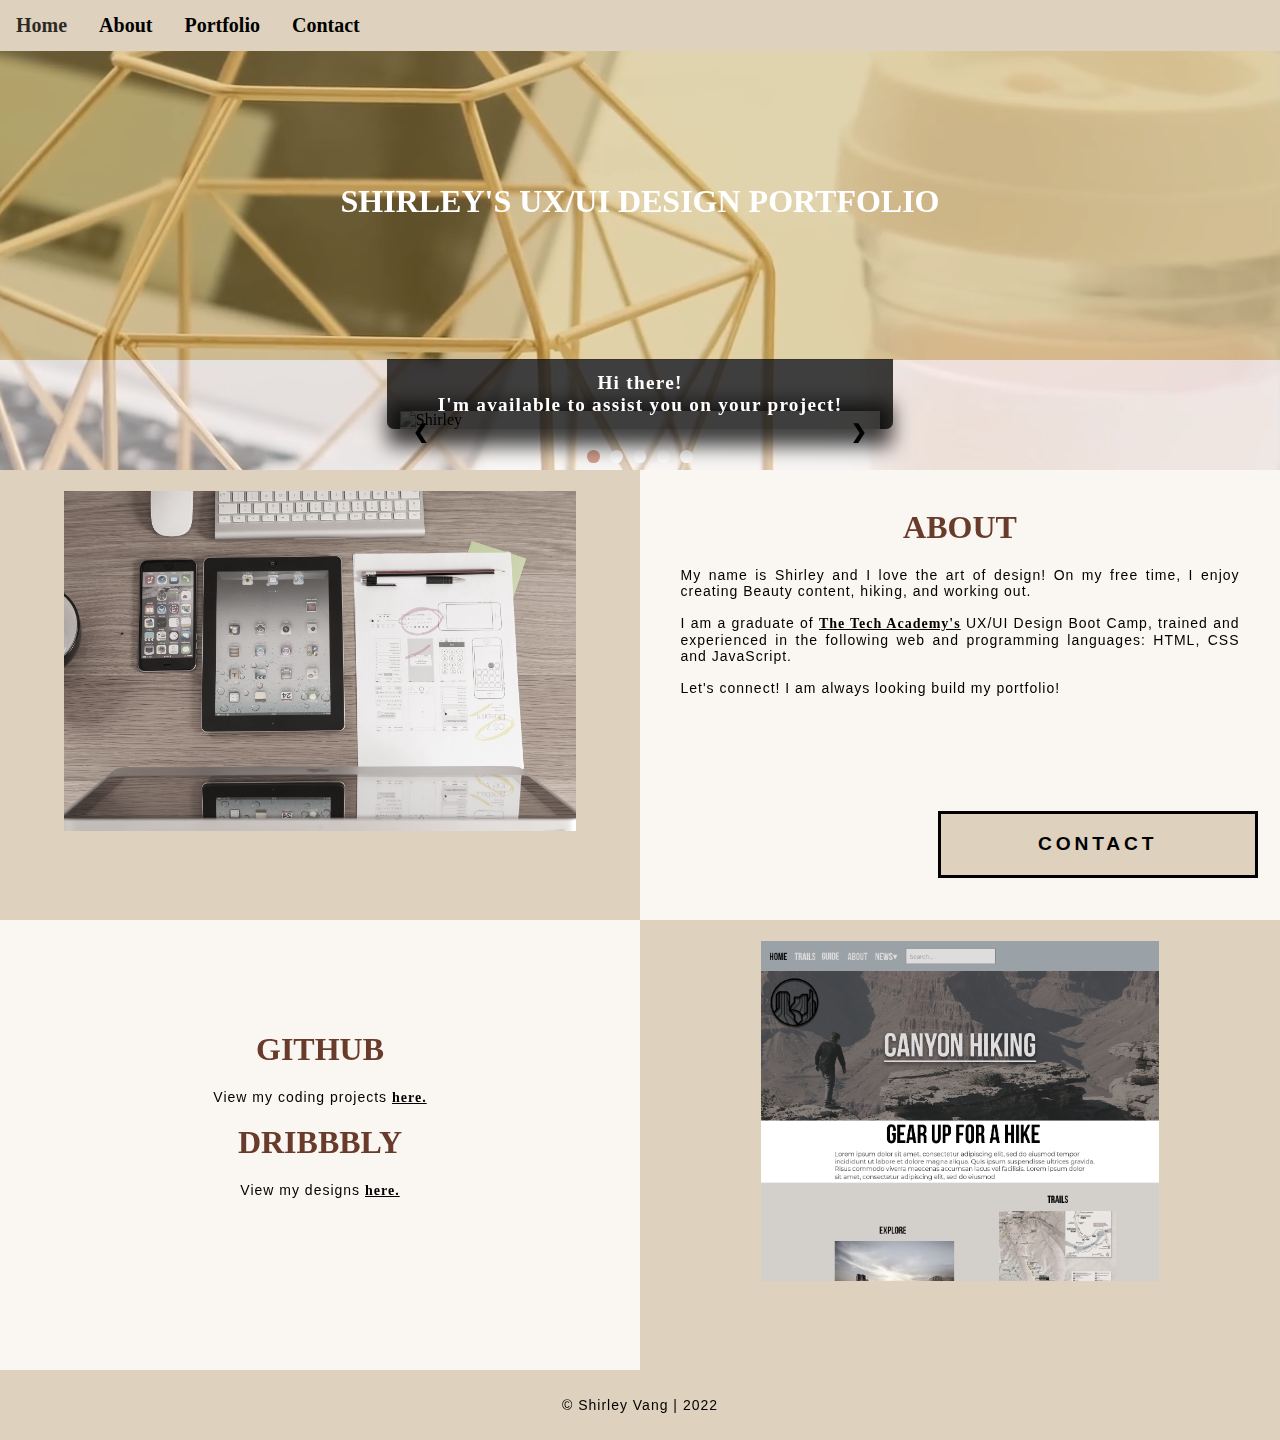
==== index.html @ 00a9340e "Initial commit" ====
<!DOCTYPE html>
<html>
    <!--Head-->
    <head>
        <meta charset="UTF-8">
        <meta name="viewportvideo" content="width=device-width" />
        <title>Shirley's Portfolio</title>
        <link rel="stylesheet" type="text/css" href="./css/portfolio.css">  

    </head>

    <!--Body-->
    
    <body class="Background">
        
        <!--Navbar-->
        <div class="Navbar">
            <a class="active" href="#Home">Home</a>
            <a href="#About">About</a>
            <a href="#GitHub">Portfolio</a> 
            <a href="#Contact">Contact</a>
        </div>

        <!--Breaks inserted to add space between navbar and the first heading-->
        <br>
        <br>

        <!--Background video-->
        <div id="Home">
            <video autoplay muted loop id="Typing_Video">
                <source src="images/portfolio/uxtype2.mp4" type="video/mp4">
                <!--Display message if video fails to run-->
                Your browser does not support HTML5 video.
            </video>
        </div>

        <!--Video text-->
        <div class="Video_Text">
            <strong>
                <p class="center">
                    <br>
                    <br>
                    <br>
                    <h1 class="white-text">Shirley's UX/UI Design Portfolio</h1>
                    <br>
                    <br>
                    <br>
                </p>
            </strong>
        </div>

        <!-- Slideshow section added -->
        <div id="Slideshow">
            <div id="Slideshow_Background"> 
                <div id="Slideshow_Container">
                    <!-- Slide 1 of 5 -->
                    <div class="mySlides fade">
                        <img class="Slideshow_Images" src="./images/portfolio/shirleys.JPG" alt="Shirley">
                        <div class="text">Hi there! 
                            <br>I'm available to assist you on your project!</div>
                    </div>
                    <!-- Slide 2 of 5 -->
                    <div class="mySlides fade">
                        <img class="Slideshow_Images" src="./images/portfolio/wire.JPG" alt="wireframe">
                        <div class="text">I am a UX/UI Designer<br> trained in: <br>wireframing, mockups,</div>
                    </div>
                    <!-- Slide 3 of 5 -->
                    <div class="mySlides fade">
                        <img class="Slideshow_Images" src="./images/portfolio/code.JPG" alt="coding"> 
                        <div class="text">HTML, CSS, JavaScript,</div>
                    </div>
                    <!-- Slide 4 of 5 -->
                    <div class="mySlides fade">
                        <img class="Slideshow_Images" src="./images/portfolio/photoshop.JPG" alt="photoshop">
                        <div class="text">and experienced in designing with
                        <br>Adobe Photoshop & Adobe XD. </div>
                    </div>
                    <!-- Slide 5 of 5 -->
                    <div class="mySlides fade">
                        <img class="Slideshow_Images" src="./images/portfolio/teams.JPG" alt="Contact"> 
                        <div class="text">Let's work together!</div> 
                    </div>
                    <!-- <div class="text"><a class="white-text contact" onclick="openForm()">Let's work together!</a></div> --
                        in case I want to use contact link in future>

                    <!-- Previous and next buttons -->
                    <a class="Previous" onclick="plusSlides(-1)">&#10094;</a>
                    <a class="Next" onclick="plusSlides(1)">&#10095;</a>
                </div>
                <br> <!-- Adds a space between the slideshow images and the dots -->

                <!-- Slideshow dots (these are another way for users to navigate through the slideshow) -->
                <div style="text-align: center">
                    <span class="dot" onclick="currentSlide(1)"></span>
                    <span class="dot" onclick="currentSlide(2)"></span>
                    <span class="dot" onclick="currentSlide(3)"></span> 
                    <span class="dot" onclick="currentSlide(4)"></span> 
                    <span class="dot" onclick="currentSlide(5)"></span> 
                </div>
            </div>
        </div>

        <!--About section-->
        <div class="Row" id="About">
            <!--Left column-->
            <div class="Column_2">
                <img src="./images/portfolio/imac-793042.jpg" alt="design">
            </div>
            <!--Right column-->
            <div class="Column_1">
                <h1>About</h1>
                <p>
                    My name is Shirley and I love the art of design! On my free time, I enjoy creating Beauty content, hiking, and working out. 
                    <br>
                    <br>I am a graduate of <a href="https://www.learncodinganywhere.com" target="_blank">The Tech Academy's</a> UX/UI Design Boot Camp, trained and experienced in the following web and programming languages: HTML, CSS and JavaScript. 
                    <Br>
                    <br>Let's connect! I am always looking build my portfolio! 
                    
            </div>
        </div>

        <!--GitHub section-->
        <div class="Row" id="GitHub">
            <!--Left column-->
            <div class="Column_1">
                <br>
                <br>
                <br>
                <br><h1>GitHub</h1>
                <p>
                    <p class="center">View my coding projects <a href="https://github.com/vangshirley" target="_blank">here.</a></p>
                    <h1>Dribbbly</h1>
                    <p class="center">View my designs <a href="https://dribbble.com/shirleyvang" target="_blank">here.</a></p>
                </p>
            </div>
            <!--Right column-->
            <div class="Column_2">
                <a href="https://dribbble.com/shirleyvang" target="_blank"><img src="./images/portfolio/Canyon.png" alt="Mockup"></a>
            </div>
        </div>

        <!--Contact section-->
        
            <!--Contact image, left column-->
            <!-- Contact form -->
        <div id="Contact">
            <button onclick="openForm()" class="Pop_Up_Button">CONTACT</button>
            <div class="form-popup" id="myForm">
                 <form action="https://formspree.io/info@learncodinganywhere.com" method="POST" class="form-container"> <!-- Here we are using a free online service from https://formspree.io/ to send our contact form to an email address of our choosing - note: it will not run unless live on the internet, you have to push it to your online website first -->
                     <h1>Contact</h1>
                     <label for="name"><b>Name</b></label>
                       <input type="text" placeholder="Type your name here" name="name" required>
                     <label for="phone"><b>Phone</b></label>
                       <input type="text" placeholder="Type your phone number here" name="phone">
                     <label for="email"><b>Email</b></label>		
                       <input type="text" placeholder="Type your email address here" name="email" required>
                     <label for="message"><b>Message</b></label>
                       <input type="text" placeholder="Type your message here" name="message">
          
                     <button type="submit" class="btn">SUBMIT</button>
                     <button type="button" class="btn cancel" onclick="closeForm()">CLOSE</button>
                 </form>
            </div>
         </div>
         

        <!--Footer section-->
        <footer>
            <p>
                <p class="center">&copy Shirley Vang | 2022 </a></p>
            </p>
        </footer>

        <script>
            function openForm() {
                document.getElementById("myForm").style.display = "block";
            }

            function closeForm() {
                document.getElementById("myForm").style.display = "none";
            }
            
        // This function displays the first image in the slideshow when the page loads
                var slideIndex = 1;
                showSlides(slideIndex);

                // This function changes the slide when the left or right arrows are clicked
                function plusSlides(n) {
                    showSlides(slideIndex += n);
                }

                // This function changes the slide when the dots are clicked
                function currentSlide(n) {
                }


                function showSlides(n) {
                    var slides = document.getElementsByClassName("mySlides"); // This takes all elements with the class name "mySlides" and stores them in the variable array "slides"
                    var dots = document.getElementsByClassName("dot"); // This takes all elements with the class name "dot" and stores them in the variable array "dots"
                    if (n > slides.length) {slideIndex = 1}; // If n (the number passed into the function) is greater than the length of the array "slides", the slideIndex is set to 1
                    if (n < 1) {slideIndex = slides.length}; // If n (the number passed into the function) is less than 1, te slideIndex is set to the length of the array "slides"
                    for (i = 0; i < slides.length; i++) {
                        slides[i].style.display = "none"; // This for loop takes each item in the array "slides" and sets the display to none
                    }
                    for (i = 0; i < dots.length; i++) {
                        dots[i].className = dots[i].className.replace(" active", ""); // This for loop takes each item in the array "dots" and removes "active" which removes the active styling
                    }
                    slides[slideIndex - 1].style.display = "block"; // This displays the image in the slideshow
                    dots[slideIndex - 1].className += " active"; // This adds the active styling to the dot associated with the image
                }

                // This code will create close the contact form when the user clicks off of it
                // The first step is to add an event listener for any clicks on the website
                document.addEventListener("click", function(event){
                    // Here we state that if the click happens on the cancel button OR anywhere that is not the contact form AND the click does not happen on any element with the contact class then call the closeForm() function
                    if (event.target.matches(".cancel") || !event.target.closest(".form-popup") && !event.target.closest(".Pop_Up_Button") && !event.target.closest(".contact")){
                        closeForm()
                    }
                }, false )
            </script>
    </body>
</html>
---- css/portfolio.css ----
/***** GENERAL STYLING *****/
/* Body */
body {
    margin: 0%  /* This ensures our site displays all the way to the edge of the browser screen */
}

/* Heading 1 elements */
h1 {
    text-transform: uppercase; /* Capitalizing all h1 headings */
    font-family: "Century Gothic"; /* Sets the font family of all h1 headings */
    text-align: center; /* Centering all h1 elements */
    margin-top: 3%; /* Adds a small margin above h1 elements */
    color: #683b2b; 
}

/* Heading 1 element hover effect */
h1:hover {
    filter: grayscale(5%); /* Adds a slightly gray filter to the h1 headings when hovered over */
    transform: scale(1.1); /* When the h1 elements are hovered over they increase in size by 1.1 */
    transition: transform 1s; /* This causes the transformation to last 1 second */
}

/* Styling for portfolio title text */
.white-text {
    color: #fff; /* This is used to change the color of the portfolio title text */
}

/* Paragraph elements */
p {
    font-family: Arial;
    text-align: justify; /* Justify text within paragraph elements */
    letter-spacing: 1px; /* This expands the text slightly */
    font-size: 14px;
    padding-left: 20px; /* Adds padding to the left of the paragraph element */
    padding-right: 20px; /* Adds padding to the right of the paragraph element */
}

/* Paragraph element hover effect */
p:hover {
    transition: transform 1s; /* This makes the transform effect last 1 second */
	transform: scale(1.01); /* This makes the paragraphs increase slightly in size when hovered over */
}

/* Center class - this applies to all elements with the class "center" */
.center {
    text-align: center; /* This center aligns the text */
}

/* Center class hover effect - This only affects the quote, github link, and footer */
.center:hover {
    transition: transform 0.3s; /* This makes the transform effect last 2 seconds */
    transform: scale(1.1); /* This makes the elements with class "center" increase in size by 1.1 when hovered over */
}
    
/* Anchor elements */
a {
    color: rgb(0, 0, 0); /* This ensures all links are blue */
    font-family: century gothic;
    font-weight: bold;
    font-size: 14px;
}

/* Quotation elements */
q {
    font-style: italic; /* This makes the quote italicized */
}

/* Image elements */
img {   
    filter: grayscale(75%); /* This rids our pictures of 75% of their color */
    max-width: 100%; /* Ensures all images stay within the width of their container */
    height: 340px; /* Sets the height of all images */
    display: block; /* By specifying block display we can ensure our images are able to be centered */
    margin-left: auto; /* In combination with "margin-right: auto" this centers all images */
    margin-right: auto;
}

/* Image element hover effects */
img:hover {
	filter: grayscale(5%);  /* Brings back most of the image's color when hovered over */
    transition: transform 2s; /* Transition lasts 1 second */
	transform: scale(1.1); /* Image is increased slightly when hovered over */
}

/* The @media rule is used in media queries to apply different styles for different media/types of devices */
/* On screens 576px and smaller the images will be 100px tall and centered vertically in the column */
@media screen and (max-width: 576px) {
    img {
        height: 100px;
        margin-top: 150px;
    }
}

/* Styling for footer element */
footer {
    padding: 1%; /* This gives the footer padding that is equal to 2% of the width of the element's area */
    background-color: #ded1bd;
}
/***** END OF GENERAL STYLING *****/

/***** NAVBAR STYLING *****/
.Navbar {
    overflow: hidden; /* This ensures that any content that overflows beyond the boundary of our nav bar is not displayed */
    background-color: #ded1bd; /* This colors the navbar black */
    position: fixed; /* This keeps the navbar at the top of the screen as we scroll */
    top: 0; /* This ensures no space is displayed above the navbar */
    width: 100%; /* This makes the navbar span the entire width of the page */
    z-index: 1; /* This ensures other elements don't display over the navbar */
    -webkit-animation: moveNav 5s; /* This applies the moveNav animation below for Safari 4.0 - 8.0 */
    animation: moveNav 5s; /* This applies the moveNav animation for all other browsers */
}

/* moveNav animation effect for moving the nav bar in from the left of the screen */
@keyframes moveNav {
    from {center: -100vw;} /* The navbar is starting off screen to the left */
}

/* Navbar links */
.Navbar a {
    float: left; /* This specifies that the text floats on the left on the navbar */
    display: block; /* This ensures that other text will be displayed on the same line or row, instead of a new line */
    color: black; /* This is the font color for text on our navbar */
    padding: 14px 16px; /* This adds padding around our text */
    text-decoration: none; /* This gets rid of the underlines under the text on our navbar */
    font-family: Century Gothic; /* This specifies the font family for text on our navbar */
    font-size: 20px; /* This specifies the font size for text on our navbar */
    font-weight: bold;
    transition-duration: 0.3s; /* This makes the transition last 1 second */
    -webkit-transition-duration: 0.3s; /* For Safari 4.0-8.0 */
    text-align: center; /* This centers the text within its container */
    position: relative; /* This sets the text relative to its normal positioning, allowing us to use the animation below */
    -webkit-animation: moveNavText 2.75s; /* Animation for Safari 4.0 - 8.0 */
    animation: moveNavText 3.75s; /* Applies the moveNavText animation for 5.75s */ 
}

/* moveNavText animation effect for moving the navbar text from above the view to the navbar */
@keyframes moveNavText {
    from {top: -100vw;} /* This sets the navbar text 100% above the viewport */
    to {top: 0vw;} /* This lowers the navbar text onto the navbar */
}

/* Screens 576px and smaller will display navbar links equally distributed */
@media screen and (max-width: 576px) {
    .Navbar a{
        width: 25%; /* This makes each link take up 1/4 of the navbar */
        font-size: 12px;
    }
}

/* Navbar hover effects */
.Navbar a:hover {
    background-color: #d49e8d; /* Defines the background color that will display when you hover over the link */
    color: black; /* This defines the font color that will display when navbar a elements are hovered over */
    font-weight: bold; /* This makes the text on the navbar bold when hovered over */
    border-color: black;
    opacity: 0.8;
}

/* Navbar home button */
.Navbar a.active { /* This targets the a element on the navbar with the "active" class */
    background-color: #ded1bd;
}
/***** END OF NAVBAR STYLING *****/

/***** VIDEO STYLING *****/
/* Formatting for background video */
#Typing_Video {
    position: fixed; /* This fixes the video to the page */
    right: 0; /* This ensures there is no space between the edge of the video and the edge of the page */
    bottom: 0; /* This ensures no space between the bottom of the video and the bottom of the page */
    min-width: 100%; /* This ensures the video is displayed across the full width of the page */
    z-index: -1; /* This places the video behind the other elements on the page */
}

/* Screens that are 576px and smaller will not display the background video */
@media screen and (max-width: 576px) {
    #Typing_Video {
        display: none;
    }
}

/* Texts over the video */
.Video_Text {
    background: rgba(176, 132, 1, 0.3); /* This provides a semi-transparent background for the text to sit over */
    color: white; /* Makes the font color white */
    width: 100%; /* Ensures the video-text container fills the width of the video */
    padding: 50px; /* This adds padding around the video-text container so that the background goes slightly beyond the text */
    position: relative; /* This sets the text relative to its normal positioning, allowing us to use the animation below */
    -webkit-animation: moveVideoText 5.75s;
    animation: moveVideoText 5.75s;
}

/* This animation effect causes the overlay video text to move up from the bottom of the page upon page load */
@keyframes moveVideoText {
    from {top: -100vw;} /* This sets the position of the video text to above the viewport */
    to {top: 0vw;} /* This moves the video text to the normal positioning on the viewport */
}
/***** END OF VIDEO STYLING *****/

/***** TABLE STYLING -  this section covers the styling of the columns and rows within the table *****/
* { /* The asterisk is a universal selector that applies this effect to all elements on the page */
    box-sizing: border-box; /* This creates a box with a border within which we will place most of our text */
} 

.Column_1 {
    float: left;
    width: 50%; /* This ensures the column takes up half of the page width */
    padding: 10px;
    padding-top: 3%; /* This ensures there is space between the top of the column and our headings */
    height: 400px; /* This sets the height of the column to 400px -  this may need to be adjusted depending on the text you enter */
    background-color: #d49e8d; /* Sets the background color of the columns with class Column_1 */
}

/* Screens 576px and smaller will display a scroll bar if the text overflows the column height */
@media screen and (max-width: 576px) {
    .Column_1 {
        overflow: auto;
    }
}

.Column_2 {
    float: left;
    width: 50%;
    padding: 10px;
    padding-top: 1.9%;
    height: 400px;
    background-color: #d49e8d;
}

/* This class is applied to the columns in the final row, overriding the height and padding to provide more room for the contact form  while keeping the rest of the formatting from Column_1 or Column_2 */
.Column_tall {
    padding-top: 3.5%;
    height: 450px;
}

/* This inserts something after the content of selected elements (in this case the elements with class "Row") */
.Row:after {
	content: ""; /* By leaving this blank, we are allowing the footer (covered lower down) to be displayed - removing it makes the footer overwrite a column */
	display: table; /* The display property specifies the type of display behavior; the table value tells the browser to treat the element as a table */
	clear: both; /* This clears any other elements from floating on the left or the right of an element */
}
/***** END OF TABLE STYLING *****/

/***** CONTACT FORM STYLING *****/
/* input[type=text] targets all text input sections of the contact form */
input[type=text] {
    width: 100%; /* Each input box covers the full width of the container */
    padding: 12px; /* Adds padding within the text box */
    border: 1px solid #ccc; /* Setting a solid border and its color */
    border-radius: 4px; /* Slightly rounds the corners of the text box border */
    box-sizing: border-box; /* This creates a box with a border around the contact form input boxes */
    margin-top: 6px; /* Adds a margin to the top of the text box */
    margin-bottom: 16px; /* Adds a margin to the bottom of the text box */
    resize: vertical; /* This allows the user to resize the text boxes vertically */
    font-family: arial, Century Gothic Bold;
}

/* Hover effects for input boxes */
input[type=text]:hover {
    box-shadow: 0 0 5px #fff inset; /* This creates a blue shadow in the text box when hovered over by the user */
}

/***** Contact Form Styling *****/
/* Button used to open the contact form - fixed at the bottom of the page */
.Pop_Up_Button {
    position: fixed; /* The element is positioned relative to the viewport and stays in the same location no matter what */
    bottom: 1.75vw; /* Positions the button slightly up from the bottom of the viewport */
    right: 1.75vw; /* Positions the viewport slightly right from the side of the viewport */
    width: 25vw; /* Sets the width relative to the viewport width */
    background-color: #ded1bd; /* Sets the background color of the button to white */
    color: black; /* Sets the color of the button text to black */
    border: solid black; /* This makes a solid black border around the button */
    cursor: pointer; /* This changes the cursor when hovered over the button to a pointer */
    -webkit-animation: movePopup 5s; /* Animation for 5 seconds for Safari 4.0-8.0 */
    animation: movePopup 5s; /* Animation set for 5 seconds */
}

/* movePopup animation moves the button from off the right side of the screen to its fixed location on the viewport */
@keyframes movePopup {
    from {right: -40vw;} 
    to {right: 1.75vw;}
}

@-webkit-keyframes movePopup {
    from {right: -40vw;} 
    to {right: 1.75vw;}
}

/* Styling for the contact form */
.form-popup {
    z-index: 8; /* This z-index ensures the contact form shows above all other elements on the page */
    display: none; /* Set the display to none, we will use JavaScript to show the contact form */
    position: fixed; /* The form stays in the same location no matter what */
    bottom: .5vw; /* Slightly up from the bottom of the viewport */
    right: .5vw; /* Slightly in from the right side of the viewport */
}

/* Form styling */
.form-container {
    max-width: 49vw; /* Relative sizing of the form container - 49% of the viewport width */
    padding: 1vw; /* Adds padding between the form-popup and the form-container */
    background-color: white; 
    font-family: "Century Gothic", Arial;   
}

/* Input fields */
.form-container input[type=text] {
    width: 100%; /* The input boxes completely fill the width of the form-container */
    padding: .93vw; /* Adds padding to the input boxes */
    margin: .6vw 0 .6vw 0; /* Adds space between the input boxes and the labels */
    border: none; /* Removes the border from the input boxes */
    background: #ded1bd; /* Sets the background color of the input boxes */
    font-size: 1vw; /* Relative font sizing based on the width of the viewport */
    
}

/* General styling for all buttons */
button {
    font-family: "Century Gothic", Arial;
    letter-spacing: .3vw; /* Adds slight spacing between the letters */
    font-size: 1.5vw; /* Relative sizing of text */
    font-weight: bold; 
    padding: 1.5vw; /* Adds padding to the text in the button */
    cursor: pointer; /* Changes the cursor to pointer over button elements */
    width: 100%; /* Sets the width of the buttons to 100% of their containers */
    height: auto; /* Allows the height to be resized depending on the content showing */
}

/* Hover effect for contact and submit buttons */
button:hover, .form-container .btn:hover {
    color: #000; /* This makes the text in the buttons black when hovered over */
    background-color: #fff; /* The background of the button changes to black when hovered over */
    transition-duration: 0.3s; /* This makes the transition last 1 second */
    -webkit-transition-duration: 0.3s; /* For Safari 4.0-8.0 */
    border-color: #d49e8d; /* The border turns silver when the button is hovered over */
    font-family: "Century Gothic", Arial;
}

/* Submit button */
.form-container .btn {
    background-color: #ded1bd; 
    color: black;
    border-color: black;
    margin-bottom: 1vh; /* Adds space between the submit button and the close button */
}

/* Close button */
.form-container .btn cancel {
    background-color: #ded1bd;
    color: black;
    border-color: black;
}

/* Styling for close button on hover */
.form-container .cancel:hover {
    color: black;
    background-color: #fff;
    transition-duration: 0.3s;
    -webkit-transition-duration: 0.3s;
    border-color: #d49e8d;
}
/***** End of Contact Form Styling *****/

/***** Slideshow Styling *****/
#Slideshow_Background {
    background: rgba(255, 255, 255, 0.35); /* This creates a slightly transparent white background that's palced over the video in the background */    
}

.mySlides{
    display: none; /* This prevents the images from being displayed, we will use JS to display these */
}

/* Slideshow section / container */
#Slideshow_Container {
    width: 39.5vw; /* Relative sizing of the container for the slidewshow set to 39.5% of the viewport width */
    height: auto; /* The height of the container is automatically adjusted based on the content it is displaying */
    padding-top: 4%; /* Adds a small padding to the top of the slideshow container */
    position: relative; /* This sets the container relative to its normal positioning */
    margin:auto; /* This will horizontally center the container on the page */
}

/* Remove the underline from the previous and next buttons on the slideshow */
#Slideshow_Container a {
    text-decoration: none;
}

/* Images contained within the slideshow */
.Slideshow_Images {
    vertical-align: middle; /* This centers the images vertically within the slideshow container */
    height: auto; /* The height of the images is automatically adjusted based on the content, ie if your images are different sizes, they will display as different sizes */
    box-shadow: 0px 5px 20px 12px rgba(0, 0, 0, .75); /* Adds a shadow around the slideshow images */
    width: 95%; /* The width of the images is automatically adjusted based on the content */
}

/* Next and previous buttons */
.Previous, .Next {
    cursor: pointer; /* Changes the mouse to a pointer when the buttons are selected */
    position: absolute; /* This makes the next and previous buttons positioned relative to the slideshow container */
    top: 50%; /* This moves the buttons up in the slideshow container */
    width: auto; /* The width of the buttons is automatically adjusted based on the content */
    padding: 2vw; /* Adds padding equal to 2% of the viewport width */
    color: rgb(0, 0, 0); 
    font-weight: bold;
    font-size: 1.5vw;
    border-radius: 0 3px 3px 0; /* Adds a slightly rounded border on the top and bottom right corners */
    user-select: none; /* This property makes it so that the user cannot highlight the text */
    transition: 0.6s ease; /* This specifies the details of the hover transition for these elements */
}

/* Positioning the next button on the right hand side */
.Next {
    right: 0; /* This moves the next button to the right side of the slideshow container */
    border-radius: 3px 0 0 3px; /* This changes the border radius on the next button to the top and bottom left of the button */
}

/* Hover effect on slide show buttons */
.Previous:hover, .Next:hover {
    background-color: rgba(172, 132, 1, 0.3); /* Makes the background of the arrows a transparent gray color */
    color: white; /* Makes the arrows white when hovered over */
}

/* Slideshow text */
.text {
    color: white; 
    padding: 1vw;
    position: absolute; /* This ensures the text is positioned within the image */
    bottom: 0; /* This property sets the text at the bottom of the image */
    width: 100%; /* The element covers the full width of the image */
    text-align: center; /* The text is center aligned within the image */
    font-family: Century Gothic;
    letter-spacing: .1vw; /* This gives slight spacing between the letters */
    font-size: 1.5vw; /* Font size is relative to the size of the viewport width */
    background-color: rgba(0, 0, 0, 0.75); /* Gives a slightly transparent black background */
    font-weight: bold;
    border-radius: 0px 0px 7px 7px; /* Gives the text background rounded corners on the bottom left and right corners */
}

/* Styling of the dots under the slideshow */
.dot {
    cursor: pointer; /* The cursor changes to pointer when hovered over the dots */
    height: 1vw; /* The dots are sized relative to the viewport width */
    width: 1vw;
    margin: .25vw; /* adds additional spacing between the dots */ 
    background-color: white; /* Makes the dots white */
    border-radius: 50%; /* Makes the dots circles by rounding each corner */
    display: inline-block; /* Allows the dots to sit next to eachother rather than on a new line */
    transition: background-color 0.6s ease; /* When clicked on the dots transition to a different color when clicked or hovered over (the affect is defined below) */
    z-index: 1; /* This ensures the dots will be displayed above any other elements */
}

/* Hover effect for slideshow dots */
.active, .dot:hover {
    background-color: #D49E8D; /* Sets the color of the dots when active or hovered over */
}

/* Fading animation for slideshow */
.fade {
    animation-name: fade; /* Fade animation is defined below */
    animation-duration: 1.5s; /* The animation lasts 1.5 seconds */
    -webkit-animation-name: fade; /* Same as above for Safari 4.0-8.0 */
    -webkit-animation-duration: 1.5s;
}

@-webkit-keyframes fade {
    from {opacity: .4;} /* Image starts transparent */
    to {opacity: 1;} /* Image ends opaque */
}

@keyframes fade {
    from {opacity: .4;} /* Image starts transparent */
    to {opacity: 1;} /* Image ends opaque */
}
/***** End Slideshow Styling *****/

/***** Table Styling -  this section covers the styling of the columns and rows within the table *****/
* { /*The asterisk is a universal selector that applies this effect to all elements on the page */
    box-sizing: border-box; /* This creates a box with a border within which we will place most of our text */
} 

.Column_1 {
    float: left;
    width: 50%; /* This ensures the column takes up half of the page width */
    padding: 1.6%;
    height: 450px; /* This sets the height of the column to 400px -  this may need to be adjusted depending on the text you enter */
    background-color: #faf6f2; /* Sets the background color of the left columns */
}

.Column_2 {
    float: left;
    width: 50%;
    padding: 1.6%;
    height: 450px;
    background-color: #ded1bd;
}

/* This inserts something after the content of selected elements (in this case the elements with class "Row") */
.Row:after {
	content: ""; /* By leaving this blank, we are allowing the footer (covered lower down) to be displayed - removing it makes the footer overwrite a column */
	display: table; /* The display property specifies the type of display behavior; the table value tells the browser to treat the element as a table */
	clear: both; /* This clears any other elements from floating on the left or the right of an element */
}
/***** End of Table Styling *****/

/*DESIGN ANIMATION */

@-webkit-keyframes text-focus-in{0%{-webkit-filter:blur(12px);filter:blur(12px);opacity:0}100%{-webkit-filter:blur(0);filter:blur(0);opacity:1}}@keyframes text-focus-in{0%{-webkit-filter:blur(12px);filter:blur(12px);opacity:0}100%{-webkit-filter:blur(0);filter:blur(0);opacity:1}}
        
.text-focus-in {
    -webkit-animation: text-focus-in 4s;
    font-size: 300%;
    text-align: center;
}
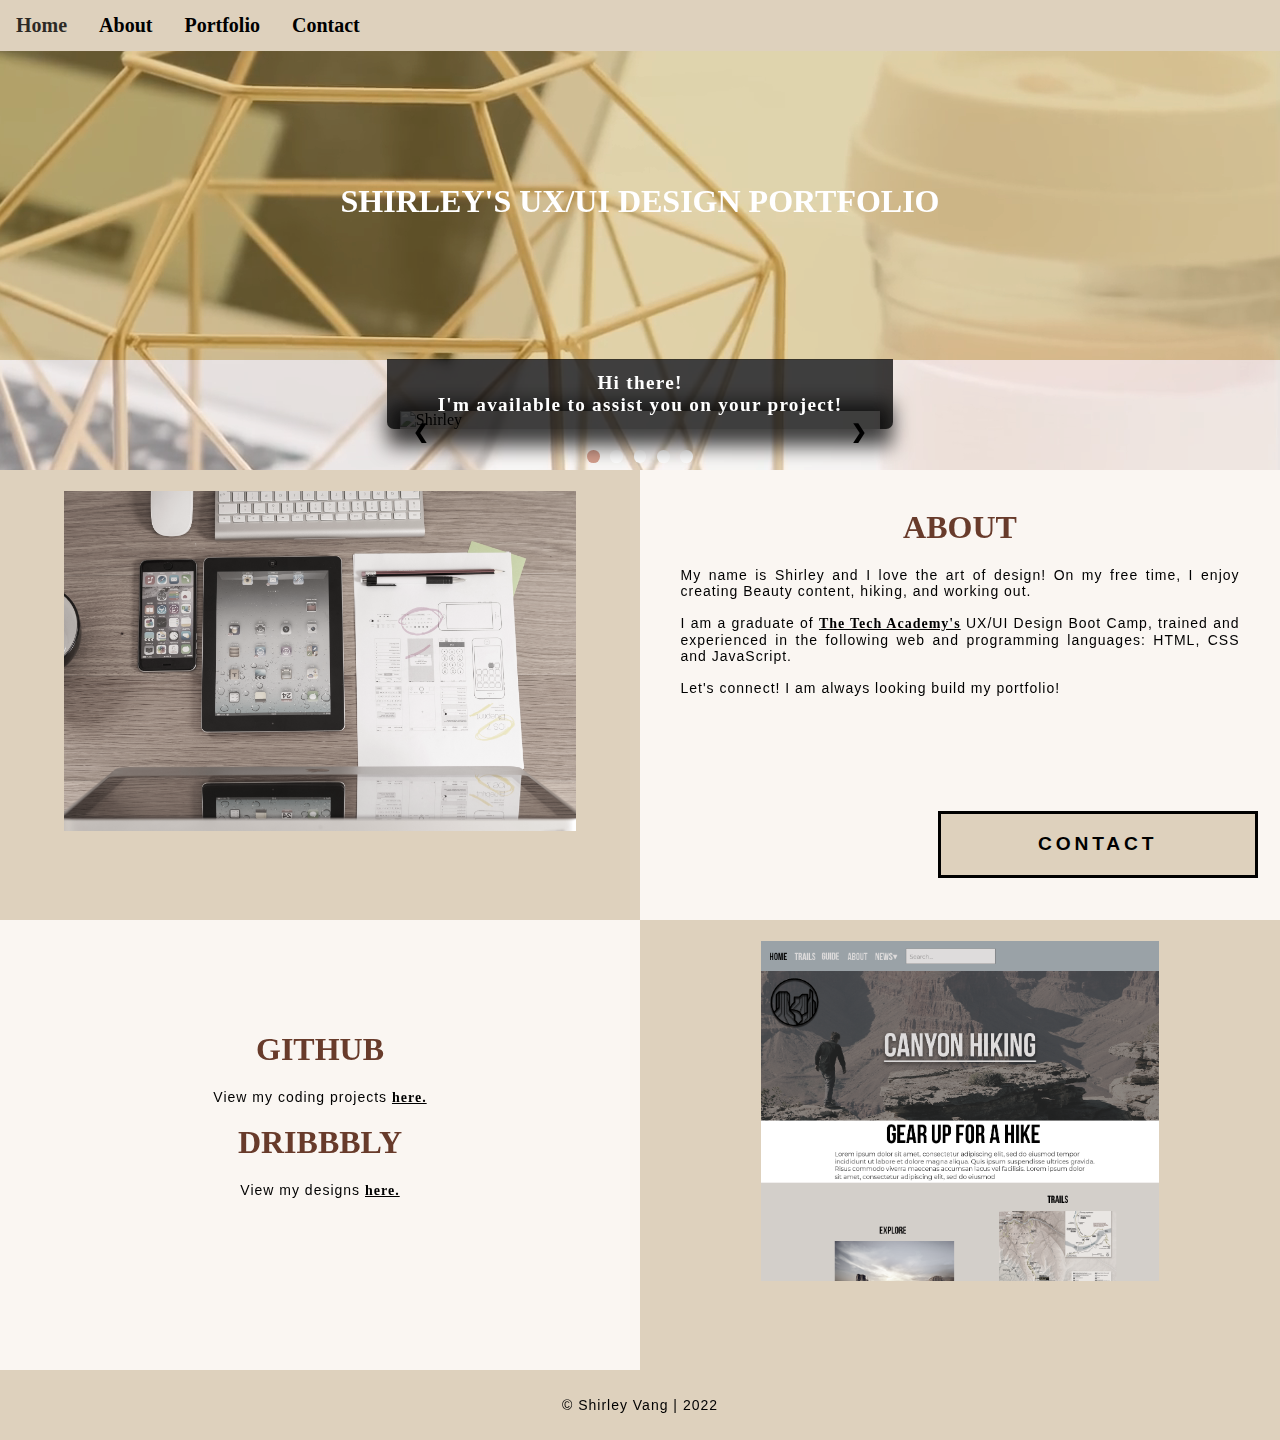
==== commit 361894f1: "port edit" ====
--- a/index.html
+++ b/index.html
@@ -48,7 +48,7 @@
                 </p>
             </strong>
         </div>
-
+        
         <!-- Slideshow section added -->
         <div id="Slideshow">
             <div id="Slideshow_Background"> 
--- a/css/portfolio.css
+++ b/css/portfolio.css
@@ -497,16 +497,6 @@
 .Row:after {
 	content: ""; /* By leaving this blank, we are allowing the footer (covered lower down) to be displayed - removing it makes the footer overwrite a column */
 	display: table; /* The display property specifies the type of display behavior; the table value tells the browser to treat the element as a table */
-	clear: both; /* This clears any other elements from floating on the left or the right of an element */
-}
+	clear: both;
+    
 /***** End of Table Styling *****/
-
-/*DESIGN ANIMATION */
-
-@-webkit-keyframes text-focus-in{0%{-webkit-filter:blur(12px);filter:blur(12px);opacity:0}100%{-webkit-filter:blur(0);filter:blur(0);opacity:1}}@keyframes text-focus-in{0%{-webkit-filter:blur(12px);filter:blur(12px);opacity:0}100%{-webkit-filter:blur(0);filter:blur(0);opacity:1}}
-        
-.text-focus-in {
-    -webkit-animation: text-focus-in 4s;
-    font-size: 300%;
-    text-align: center;
-}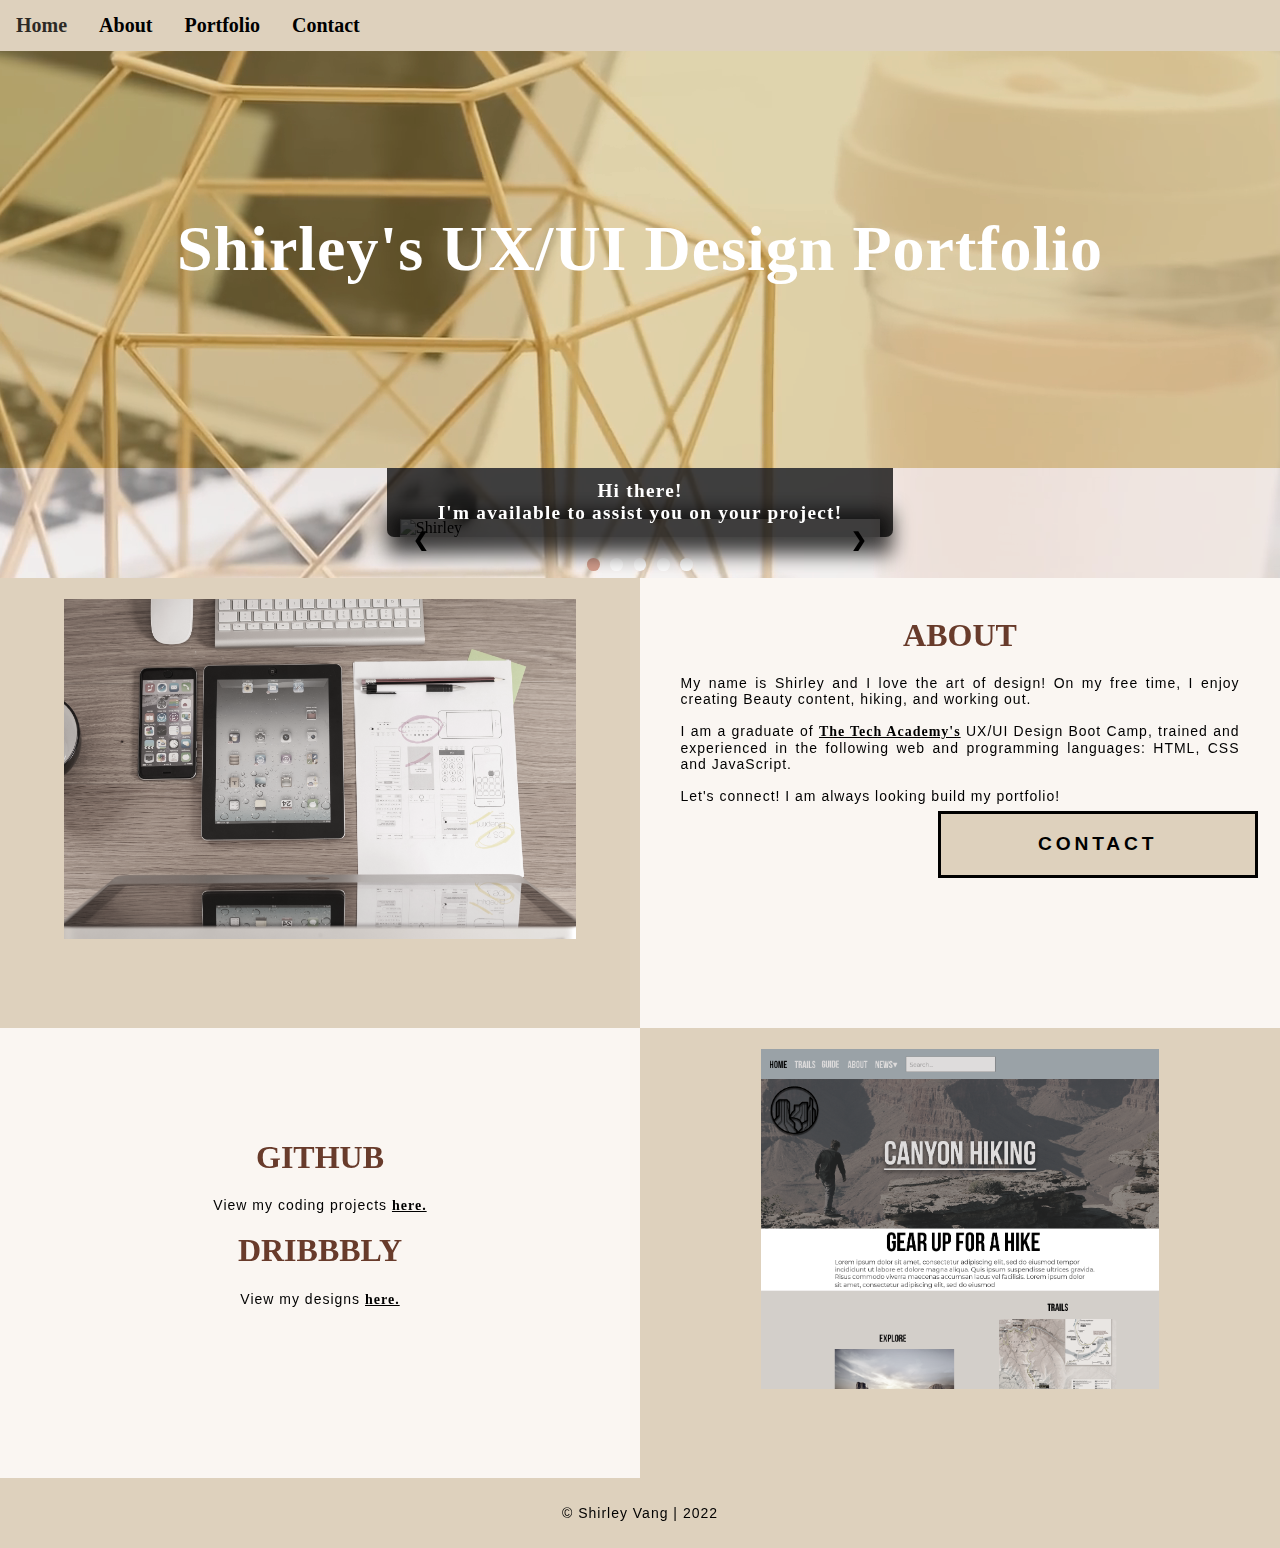
==== commit 614f57db: "port edit 2" ====
--- a/index.html
+++ b/index.html
@@ -41,14 +41,14 @@
                     <br>
                     <br>
                     <br>
-                    <h1 class="white-text">Shirley's UX/UI Design Portfolio</h1>
+                    <p class="text-focus-in">Shirley's UX/UI Design Portfolio</p>
                     <br>
                     <br>
                     <br>
                 </p>
             </strong>
         </div>
-        
+
         <!-- Slideshow section added -->
         <div id="Slideshow">
             <div id="Slideshow_Background"> 
@@ -80,8 +80,8 @@
                         <img class="Slideshow_Images" src="./images/portfolio/teams.JPG" alt="Contact"> 
                         <div class="text">Let's work together!</div> 
                     </div>
-                    <!-- <div class="text"><a class="white-text contact" onclick="openForm()">Let's work together!</a></div> --
-                        in case I want to use contact link in future>
+                    <!-- <div class="text"><a class="white-text contact" onclick="openForm()">Let's work together!</a></div> 
+                        in case I want to use contact link in future-->
 
                     <!-- Previous and next buttons -->
                     <a class="Previous" onclick="plusSlides(-1)">&#10094;</a>
@@ -141,7 +141,6 @@
 
         <!--Contact section-->
         
-            <!--Contact image, left column-->
             <!-- Contact form -->
         <div id="Contact">
             <button onclick="openForm()" class="Pop_Up_Button">CONTACT</button>
--- a/css/portfolio.css
+++ b/css/portfolio.css
@@ -1,4 +1,4 @@
-/***** GENERAL STYLING *****/
+
 /* Body */
 body {
     margin: 0%  /* This ensures our site displays all the way to the edge of the browser screen */
@@ -6,7 +6,7 @@
 
 /* Heading 1 elements */
 h1 {
-    text-transform: uppercase; /* Capitalizing all h1 headings */
+    text-transform: uppercase; 
     font-family: "Century Gothic"; /* Sets the font family of all h1 headings */
     text-align: center; /* Centering all h1 elements */
     margin-top: 3%; /* Adds a small margin above h1 elements */
@@ -186,8 +186,7 @@
     width: 100%; /* Ensures the video-text container fills the width of the video */
     padding: 50px; /* This adds padding around the video-text container so that the background goes slightly beyond the text */
     position: relative; /* This sets the text relative to its normal positioning, allowing us to use the animation below */
-    -webkit-animation: moveVideoText 5.75s;
-    animation: moveVideoText 5.75s;
+
 }
 
 /* This animation effect causes the overlay video text to move up from the bottom of the page upon page load */
@@ -497,6 +496,18 @@
 .Row:after {
 	content: ""; /* By leaving this blank, we are allowing the footer (covered lower down) to be displayed - removing it makes the footer overwrite a column */
 	display: table; /* The display property specifies the type of display behavior; the table value tells the browser to treat the element as a table */
-	clear: both;
-    
+	clear: both; /* This clears any other elements from floating on the left or the right of an element */
+}
 /***** End of Table Styling *****/
+
+/*DESIGN ANIMATION */
+
+@-webkit-keyframes text-focus-in{0%{-webkit-filter:blur(12px);filter:blur(12px);opacity:0}100%{-webkit-filter:blur(0);filter:blur(0);opacity:1}}@keyframes text-focus-in{0%{-webkit-filter:blur(12px);filter:blur(12px);opacity:0}100%{-webkit-filter:blur(0);filter:blur(0);opacity:1}}
+                
+.text-focus-in {
+    -webkit-animation: text-focus-in 4s;
+    font-family: 'Century Gothic';
+    font-size: 400%;
+    text-align: center;
+}
+
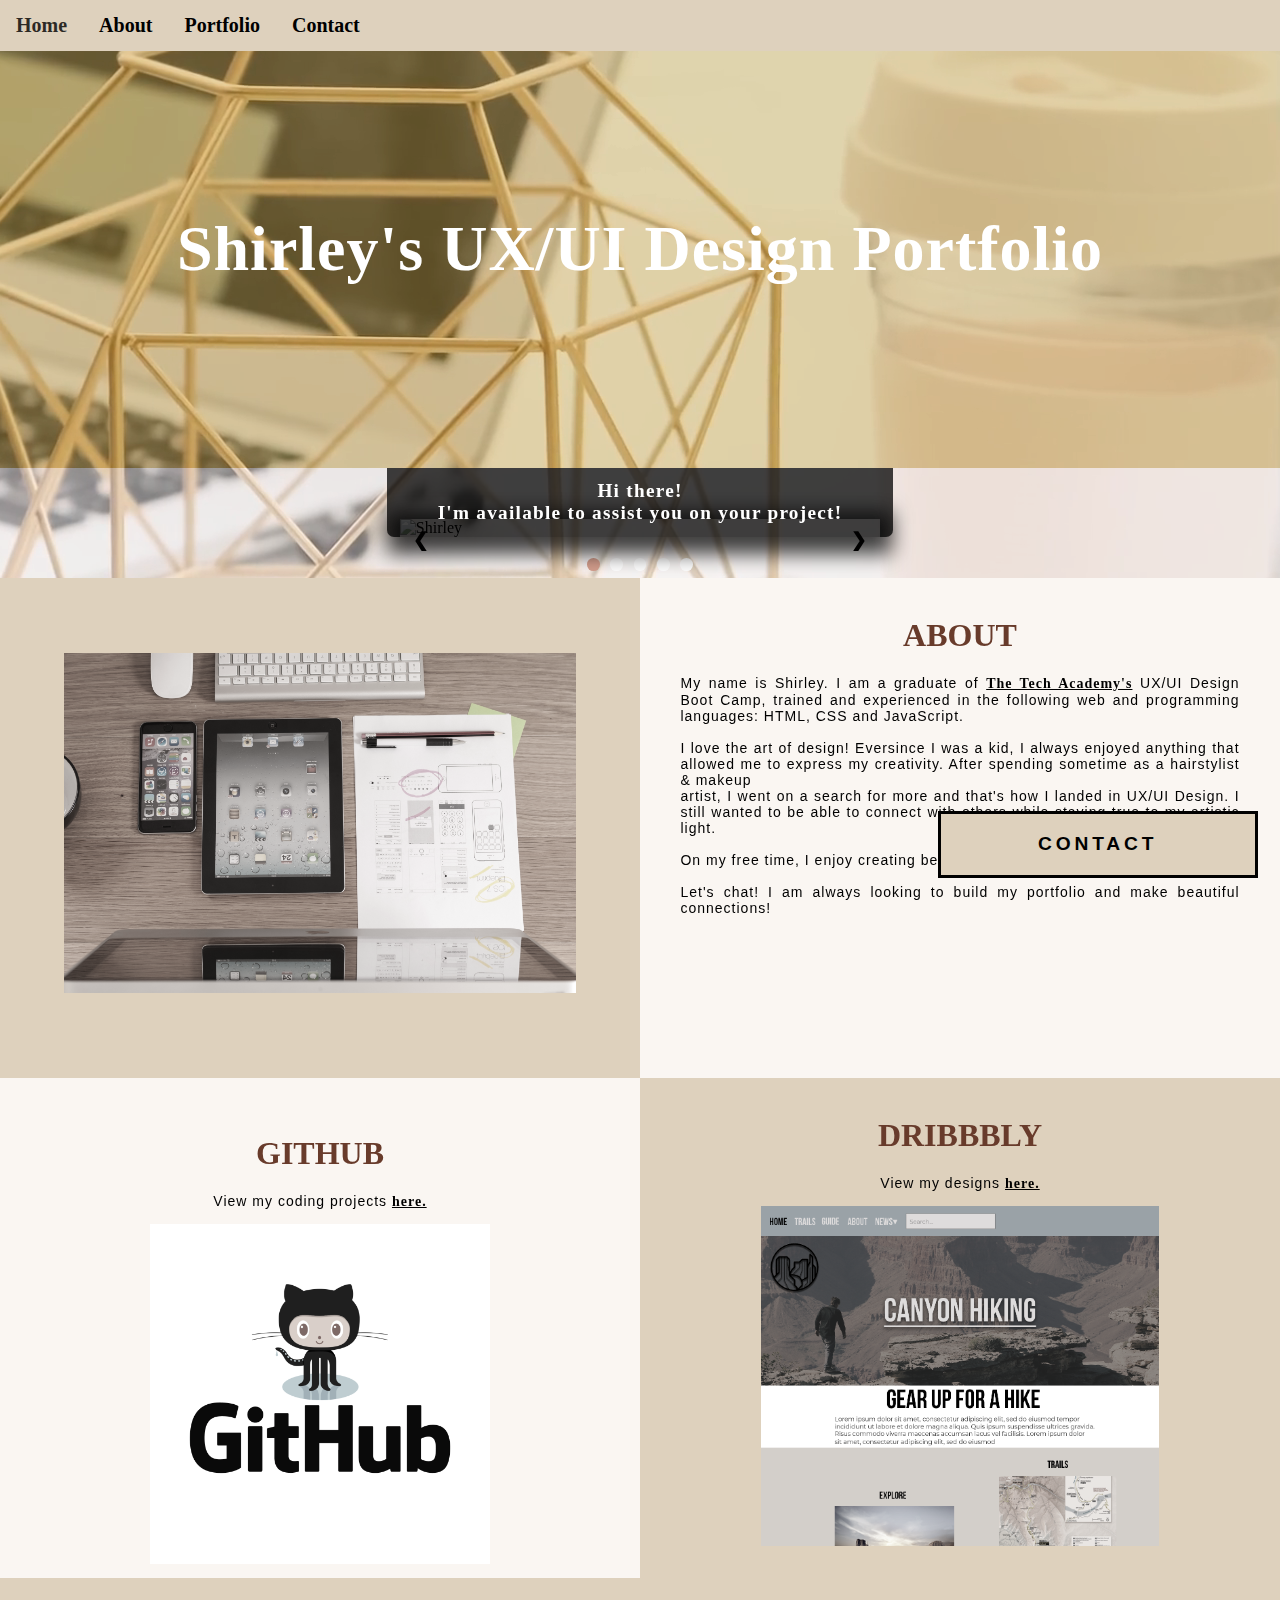
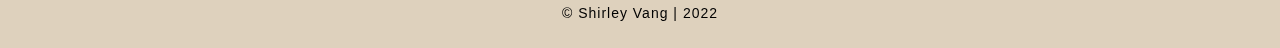
==== commit 5f4c536c: "port edit" ====
--- a/index.html
+++ b/index.html
@@ -104,17 +104,23 @@
         <div class="Row" id="About">
             <!--Left column-->
             <div class="Column_2">
+                <br>
+                <br>
+                <br>
                 <img src="./images/portfolio/imac-793042.jpg" alt="design">
             </div>
             <!--Right column-->
             <div class="Column_1">
                 <h1>About</h1>
                 <p>
-                    My name is Shirley and I love the art of design! On my free time, I enjoy creating Beauty content, hiking, and working out. 
-                    <br>
-                    <br>I am a graduate of <a href="https://www.learncodinganywhere.com" target="_blank">The Tech Academy's</a> UX/UI Design Boot Camp, trained and experienced in the following web and programming languages: HTML, CSS and JavaScript. 
+                    My name is Shirley. I am a graduate of <a href="https://www.learncodinganywhere.com" target="_blank">The Tech Academy's</a> UX/UI Design Boot Camp, trained and experienced in the following web and programming languages: HTML, CSS and JavaScript.  
+                    <br>
+                    <br>I love the art of design! Eversince I was a kid, I always enjoyed anything that allowed me to express my creativity. After spending sometime as a hairstylist & makeup
+                    <br>artist, I went on a search for more and that's how I landed in UX/UI Design. I still wanted to be able to connect with others while staying true to my artistic light. 
+                    <br>
+                    <br>On my free time, I enjoy creating beauty content, hiking, and working out.  
                     <Br>
-                    <br>Let's connect! I am always looking build my portfolio! 
+                    <br>Let's chat! I am always looking to build my portfolio and make beautiful connections!   
                     
             </div>
         </div>
@@ -123,18 +129,16 @@
         <div class="Row" id="GitHub">
             <!--Left column-->
             <div class="Column_1">
-                <br>
-                <br>
-                <br>
                 <br><h1>GitHub</h1>
                 <p>
                     <p class="center">View my coding projects <a href="https://github.com/vangshirley" target="_blank">here.</a></p>
-                    <h1>Dribbbly</h1>
-                    <p class="center">View my designs <a href="https://dribbble.com/shirleyvang" target="_blank">here.</a></p>
+                    <a href="https://github.com/vangshirley                          " target="_blank"><img src="./images/portfolio/GitHub.png" alt="Mockup"></a>
                 </p>
             </div>
             <!--Right column-->
             <div class="Column_2">
+                   <h1>Dribbbly</h1>
+                    <p class="center">View my designs <a href="https://dribbble.com/shirleyvang" target="_blank">here.</a></p>  
                 <a href="https://dribbble.com/shirleyvang" target="_blank"><img src="./images/portfolio/Canyon.png" alt="Mockup"></a>
             </div>
         </div>
--- a/css/portfolio.css
+++ b/css/portfolio.css
@@ -480,7 +480,7 @@
     float: left;
     width: 50%; /* This ensures the column takes up half of the page width */
     padding: 1.6%;
-    height: 450px; /* This sets the height of the column to 400px -  this may need to be adjusted depending on the text you enter */
+    height: 500px; /* This sets the height of the column to 400px -  this may need to be adjusted depending on the text you enter */
     background-color: #faf6f2; /* Sets the background color of the left columns */
 }
 
@@ -488,7 +488,7 @@
     float: left;
     width: 50%;
     padding: 1.6%;
-    height: 450px;
+    height: 500px;
     background-color: #ded1bd;
 }
 
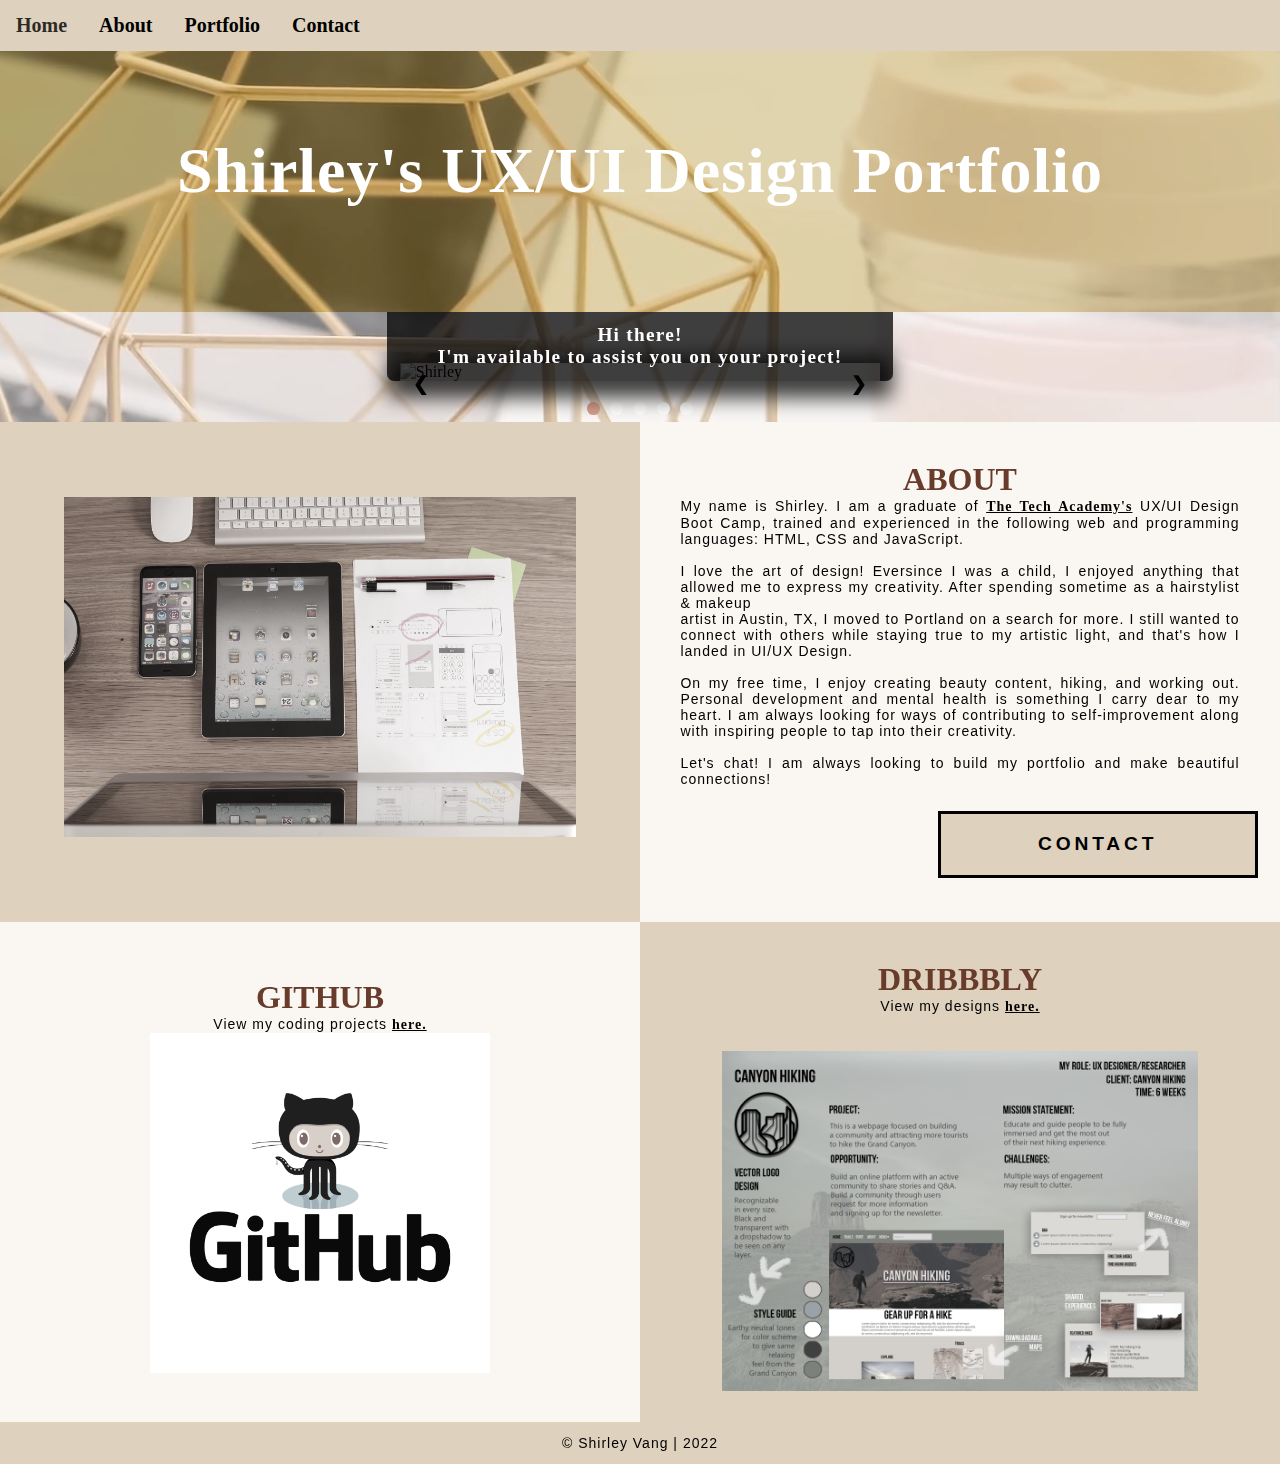
==== commit a3c9daa8: "port edit" ====
--- a/index.html
+++ b/index.html
@@ -3,10 +3,12 @@
     <!--Head-->
     <head>
         <meta charset="UTF-8">
-        <meta name="viewportvideo" content="width=device-width" />
+        <meta charset="UTF-8">
+        <meta http-equiv="X-UA-Compatible" content="IE=edge">
+        <meta name="viewport" content="width=device-width, initial-scale=1.0">
         <title>Shirley's Portfolio</title>
-        <link rel="stylesheet" type="text/css" href="./css/portfolio.css">  
-
+        <link rel="stylesheet" type="text/css" href="./css/portfolio.css">       
+        <script src="./js/main.js" defer></script>
     </head>
 
     <!--Body-->
@@ -115,10 +117,12 @@
                 <p>
                     My name is Shirley. I am a graduate of <a href="https://www.learncodinganywhere.com" target="_blank">The Tech Academy's</a> UX/UI Design Boot Camp, trained and experienced in the following web and programming languages: HTML, CSS and JavaScript.  
                     <br>
-                    <br>I love the art of design! Eversince I was a kid, I always enjoyed anything that allowed me to express my creativity. After spending sometime as a hairstylist & makeup
-                    <br>artist, I went on a search for more and that's how I landed in UX/UI Design. I still wanted to be able to connect with others while staying true to my artistic light. 
-                    <br>
-                    <br>On my free time, I enjoy creating beauty content, hiking, and working out.  
+                    <br>I love the art of design! Eversince I was a child, I enjoyed anything that allowed me to express my creativity. After spending sometime as a hairstylist & makeup
+                    <br>artist in Austin, TX, I moved to Portland on a search for more. I still wanted to connect with others while staying true to my artistic light, and that's how I landed in UI/UX Design. 
+                    <br>
+                    <br>On my free time, I enjoy creating beauty content, hiking, and working out. Personal development and mental health is something I carry dear to my heart. I am always looking for ways
+                    of contributing to self-improvement along with inspiring people to tap into their creativity. 
+
                     <Br>
                     <br>Let's chat! I am always looking to build my portfolio and make beautiful connections!   
                     
@@ -132,14 +136,33 @@
                 <br><h1>GitHub</h1>
                 <p>
                     <p class="center">View my coding projects <a href="https://github.com/vangshirley" target="_blank">here.</a></p>
-                    <a href="https://github.com/vangshirley                          " target="_blank"><img src="./images/portfolio/GitHub.png" alt="Mockup"></a>
+                    <a href="https://github.com/vangshirley" target="_blank"><img src="./images/portfolio/GitHub.png" alt="Mockup"></a>
                 </p>
             </div>
             <!--Right column-->
             <div class="Column_2">
                    <h1>Dribbbly</h1>
                     <p class="center">View my designs <a href="https://dribbble.com/shirleyvang" target="_blank">here.</a></p>  
-                <a href="https://dribbble.com/shirleyvang" target="_blank"><img src="./images/portfolio/Canyon.png" alt="Mockup"></a>
+                <br><br>
+                <a href="https://dribbble.com/shirleyvang" target="_blank"><img src="./images/portfolio/CanyonCaseStudy2.png" alt="Mockup"></a>
+
+    <!--HELP <div class="slider-container">
+                    <div class="slider">
+                        <div class="slider-item">
+                            <img src="./images/portfolio/CanyonCaseStudy2.png" alt="">
+                        </div>
+                        <div class="slider-item">
+                            <img src="./images/portfolio/uclogo.png" alt="">
+                        </div>
+                        <div class="slider-item">
+                            <img src="./images/portfolio/UCNewsletter1.png" alt="">
+                        </div>
+                        <div class="slider-item">
+                            <img src="./images/portfolio/UcPortDesktop.png" alt="">
+                        </div>
+                    </div>
+                </div> -->
+
             </div>
         </div>
 
--- a/css/portfolio.css
+++ b/css/portfolio.css
@@ -511,3 +511,50 @@
     text-align: center;
 }
 
+
+/* slideshow port */
+
+  /* SLIDESHOW */
+
+/*design slide */ 
+
+* {
+    margin: 0;
+    padding: 0;
+    box-sizing: border-box;
+  }
+  
+  .slider-container {
+    position: absolute;
+    top: 220%;
+    left: 50%;
+    transform: translate(-50%, -50%);
+    width: 90%;
+    height: 400px;
+    overflow: hidden;
+    cursor: grab;
+  }
+  .slider {
+    position: absolute;
+    top: 0;                                           
+    left: 0;
+    width: 50%;
+    height: 100%;
+    display: grid;
+    grid-template-columns: repeat(4, 1fr); /*we have 4 imgs so repeat 10 times 1 fr*/
+    column-gap: 0rem;
+    pointer-events: none;
+  }
+  .slider-item {
+    width: 300px;
+    height: 100%;
+  }
+  .slider-item img {
+    width: 100%;
+    height: 100%;
+    object-fit: cover;
+    user-select: none;
+  } 
+  
+
+  
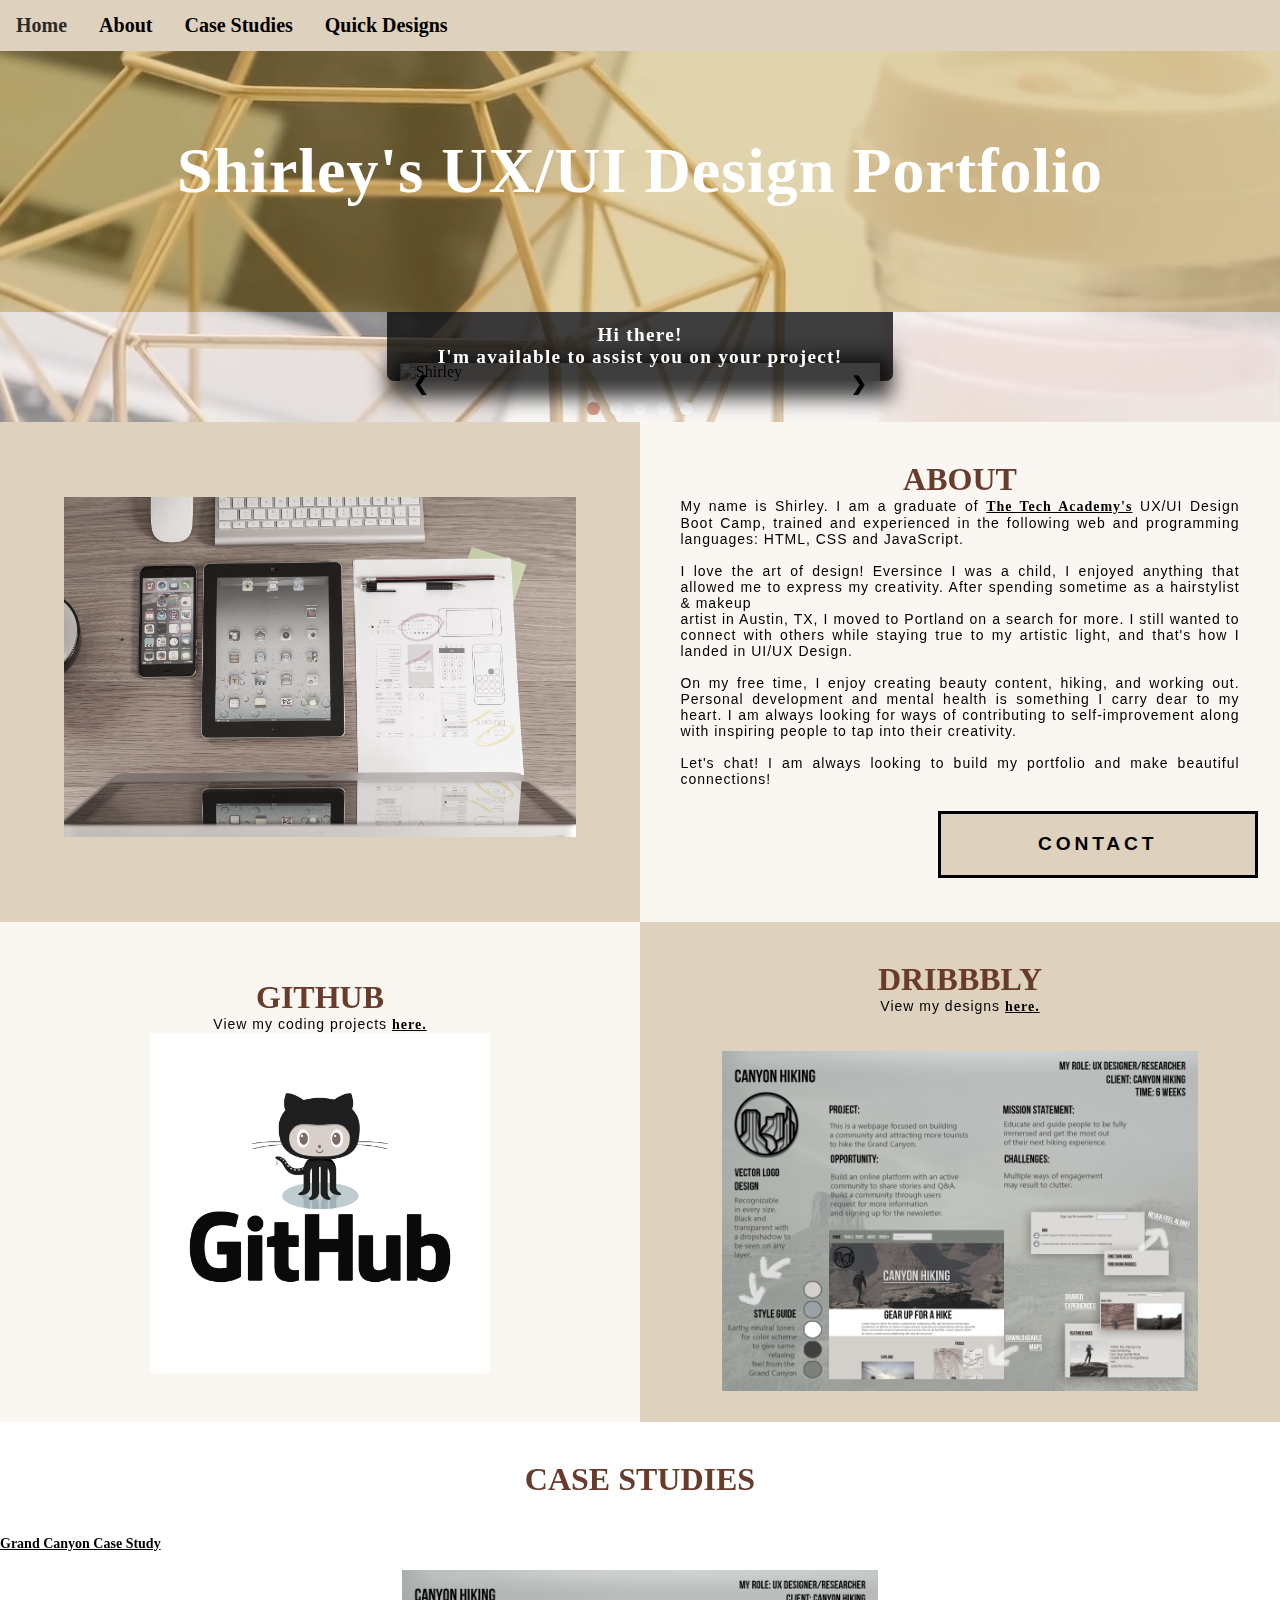
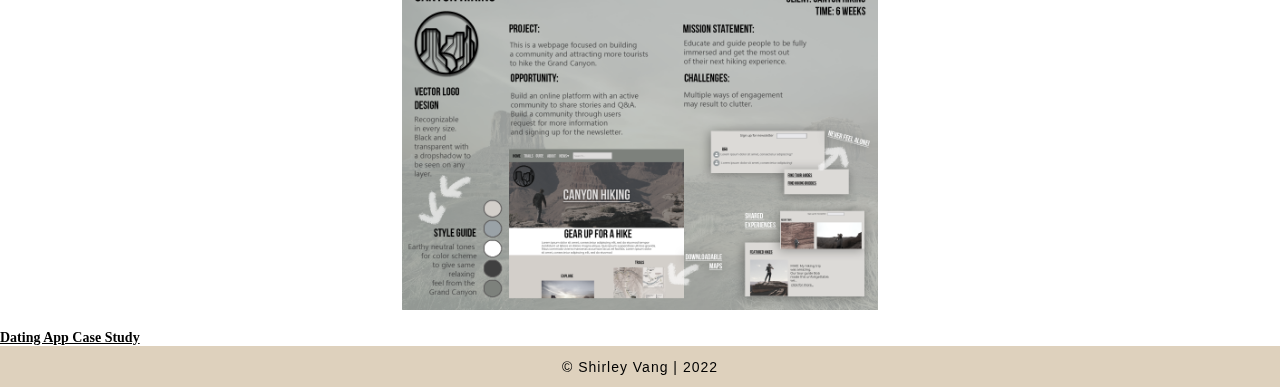
==== commit d89b123a: "update" ====
--- a/index.html
+++ b/index.html
@@ -19,8 +19,8 @@
         <div class="Navbar">
             <a class="active" href="#Home">Home</a>
             <a href="#About">About</a>
-            <a href="#GitHub">Portfolio</a> 
-            <a href="#Contact">Contact</a>
+            <a href="#CaseStudies">Case Studies</a>
+            <a href="quickdesigns.html">Quick Designs</a>
         </div>
 
         <!--Breaks inserted to add space between navbar and the first heading-->
@@ -145,26 +145,23 @@
                     <p class="center">View my designs <a href="https://dribbble.com/shirleyvang" target="_blank">here.</a></p>  
                 <br><br>
                 <a href="https://dribbble.com/shirleyvang" target="_blank"><img src="./images/portfolio/CanyonCaseStudy2.png" alt="Mockup"></a>
+            </div>
+            </div>
 
-    <!--HELP <div class="slider-container">
-                    <div class="slider">
-                        <div class="slider-item">
-                            <img src="./images/portfolio/CanyonCaseStudy2.png" alt="">
-                        </div>
-                        <div class="slider-item">
-                            <img src="./images/portfolio/uclogo.png" alt="">
-                        </div>
-                        <div class="slider-item">
-                            <img src="./images/portfolio/UCNewsletter1.png" alt="">
-                        </div>
-                        <div class="slider-item">
-                            <img src="./images/portfolio/UcPortDesktop.png" alt="">
-                        </div>
-                    </div>
-                </div> -->
-
+        <!--Case Studies-->
+        <div class="Row" id="CaseStudies">
+            <!--center column-->
+            <div class="Column_3">       
+                <h1>Case Studies</h1>
+                    <Br><br>
+                        <a href="casestudy1.html">Grand Canyon Case Study</a>
+                        <br>
+                        <br><img src="./images/portfolio/CanyonCaseStudy2.png" alt="Hiking">
+                        <br>
+                        <a href="casestudy2.html">Dating App Case Study</a>
+                        
             </div>
-        </div>
+    </div>
 
         <!--Contact section-->
         
@@ -188,61 +185,12 @@
                  </form>
             </div>
          </div>
-         
 
         <!--Footer section-->
         <footer>
-            <p>
                 <p class="center">&copy Shirley Vang | 2022 </a></p>
-            </p>
         </footer>
 
-        <script>
-            function openForm() {
-                document.getElementById("myForm").style.display = "block";
-            }
-
-            function closeForm() {
-                document.getElementById("myForm").style.display = "none";
-            }
-            
-        // This function displays the first image in the slideshow when the page loads
-                var slideIndex = 1;
-                showSlides(slideIndex);
-
-                // This function changes the slide when the left or right arrows are clicked
-                function plusSlides(n) {
-                    showSlides(slideIndex += n);
-                }
-
-                // This function changes the slide when the dots are clicked
-                function currentSlide(n) {
-                }
-
-
-                function showSlides(n) {
-                    var slides = document.getElementsByClassName("mySlides"); // This takes all elements with the class name "mySlides" and stores them in the variable array "slides"
-                    var dots = document.getElementsByClassName("dot"); // This takes all elements with the class name "dot" and stores them in the variable array "dots"
-                    if (n > slides.length) {slideIndex = 1}; // If n (the number passed into the function) is greater than the length of the array "slides", the slideIndex is set to 1
-                    if (n < 1) {slideIndex = slides.length}; // If n (the number passed into the function) is less than 1, te slideIndex is set to the length of the array "slides"
-                    for (i = 0; i < slides.length; i++) {
-                        slides[i].style.display = "none"; // This for loop takes each item in the array "slides" and sets the display to none
-                    }
-                    for (i = 0; i < dots.length; i++) {
-                        dots[i].className = dots[i].className.replace(" active", ""); // This for loop takes each item in the array "dots" and removes "active" which removes the active styling
-                    }
-                    slides[slideIndex - 1].style.display = "block"; // This displays the image in the slideshow
-                    dots[slideIndex - 1].className += " active"; // This adds the active styling to the dot associated with the image
-                }
-
-                // This code will create close the contact form when the user clicks off of it
-                // The first step is to add an event listener for any clicks on the website
-                document.addEventListener("click", function(event){
-                    // Here we state that if the click happens on the cancel button OR anywhere that is not the contact form AND the click does not happen on any element with the contact class then call the closeForm() function
-                    if (event.target.matches(".cancel") || !event.target.closest(".form-popup") && !event.target.closest(".Pop_Up_Button") && !event.target.closest(".contact")){
-                        closeForm()
-                    }
-                }, false )
-            </script>
+        
     </body>
 </html>